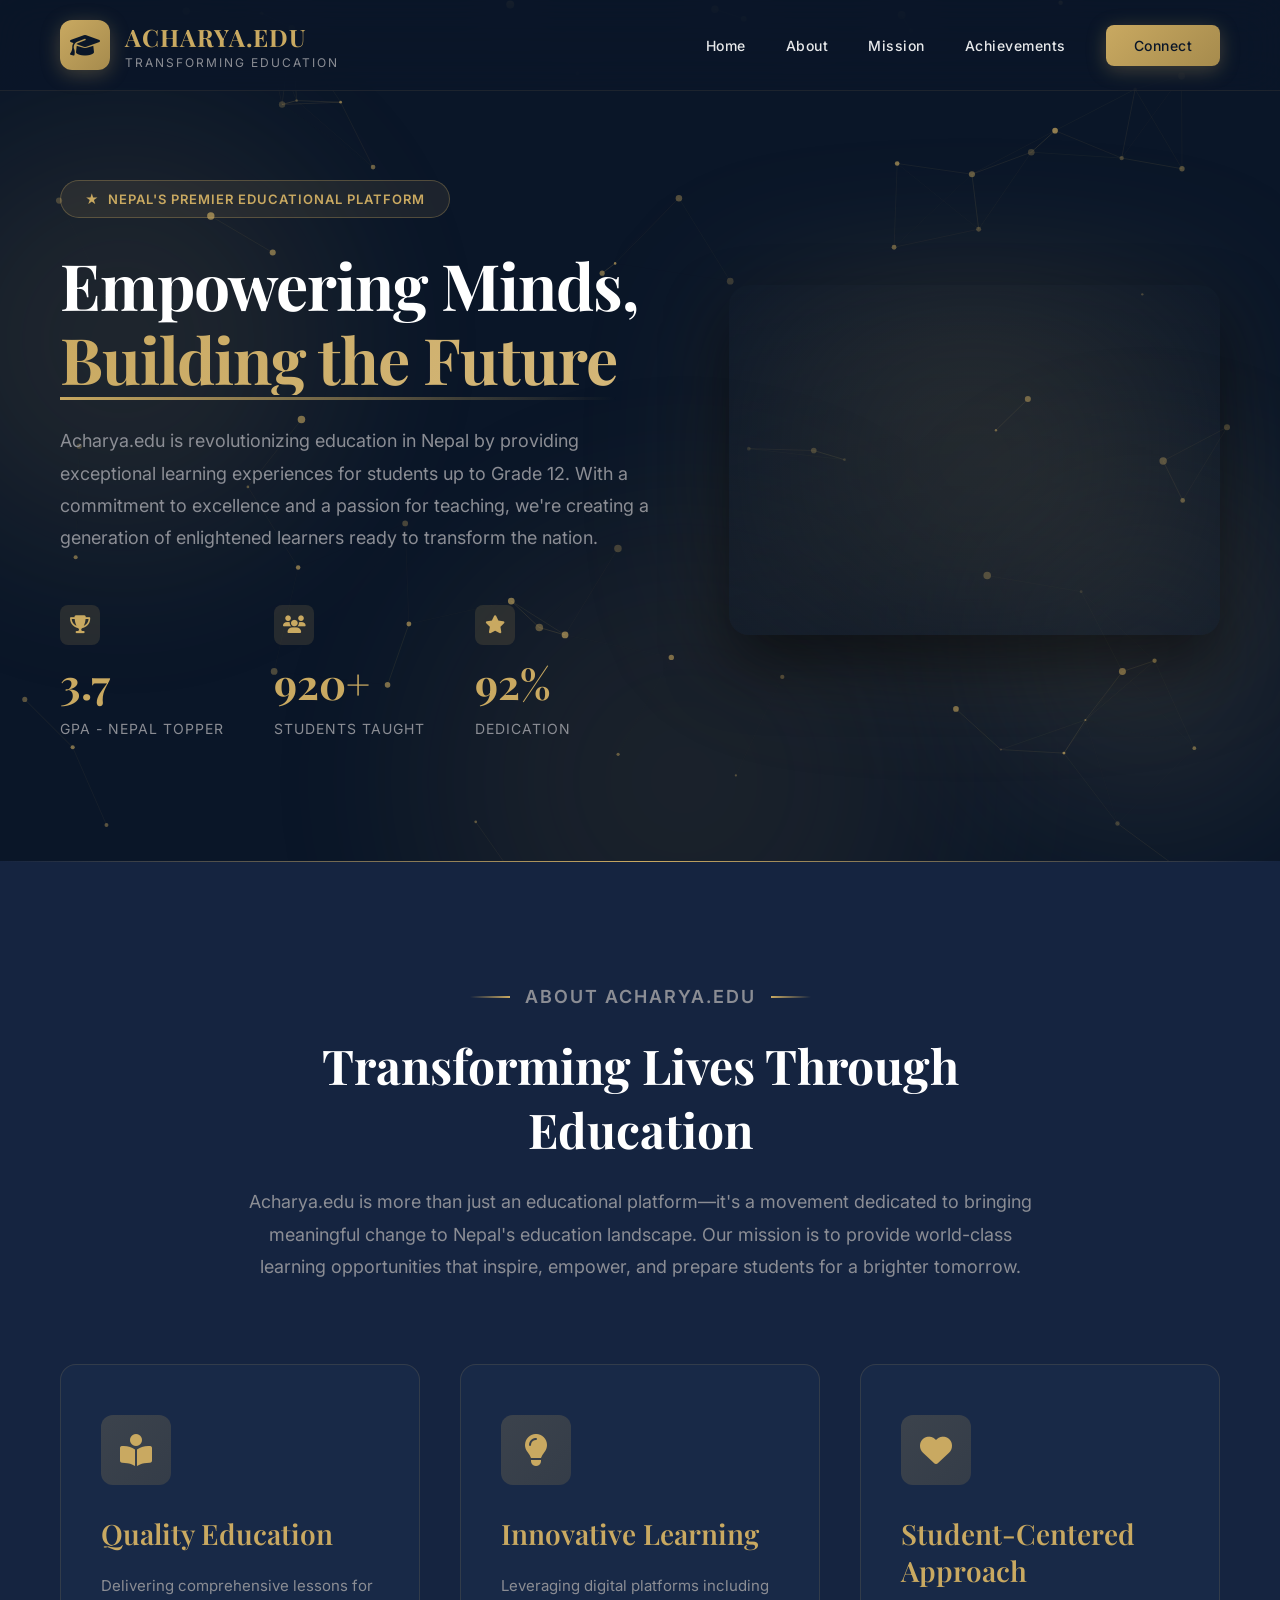
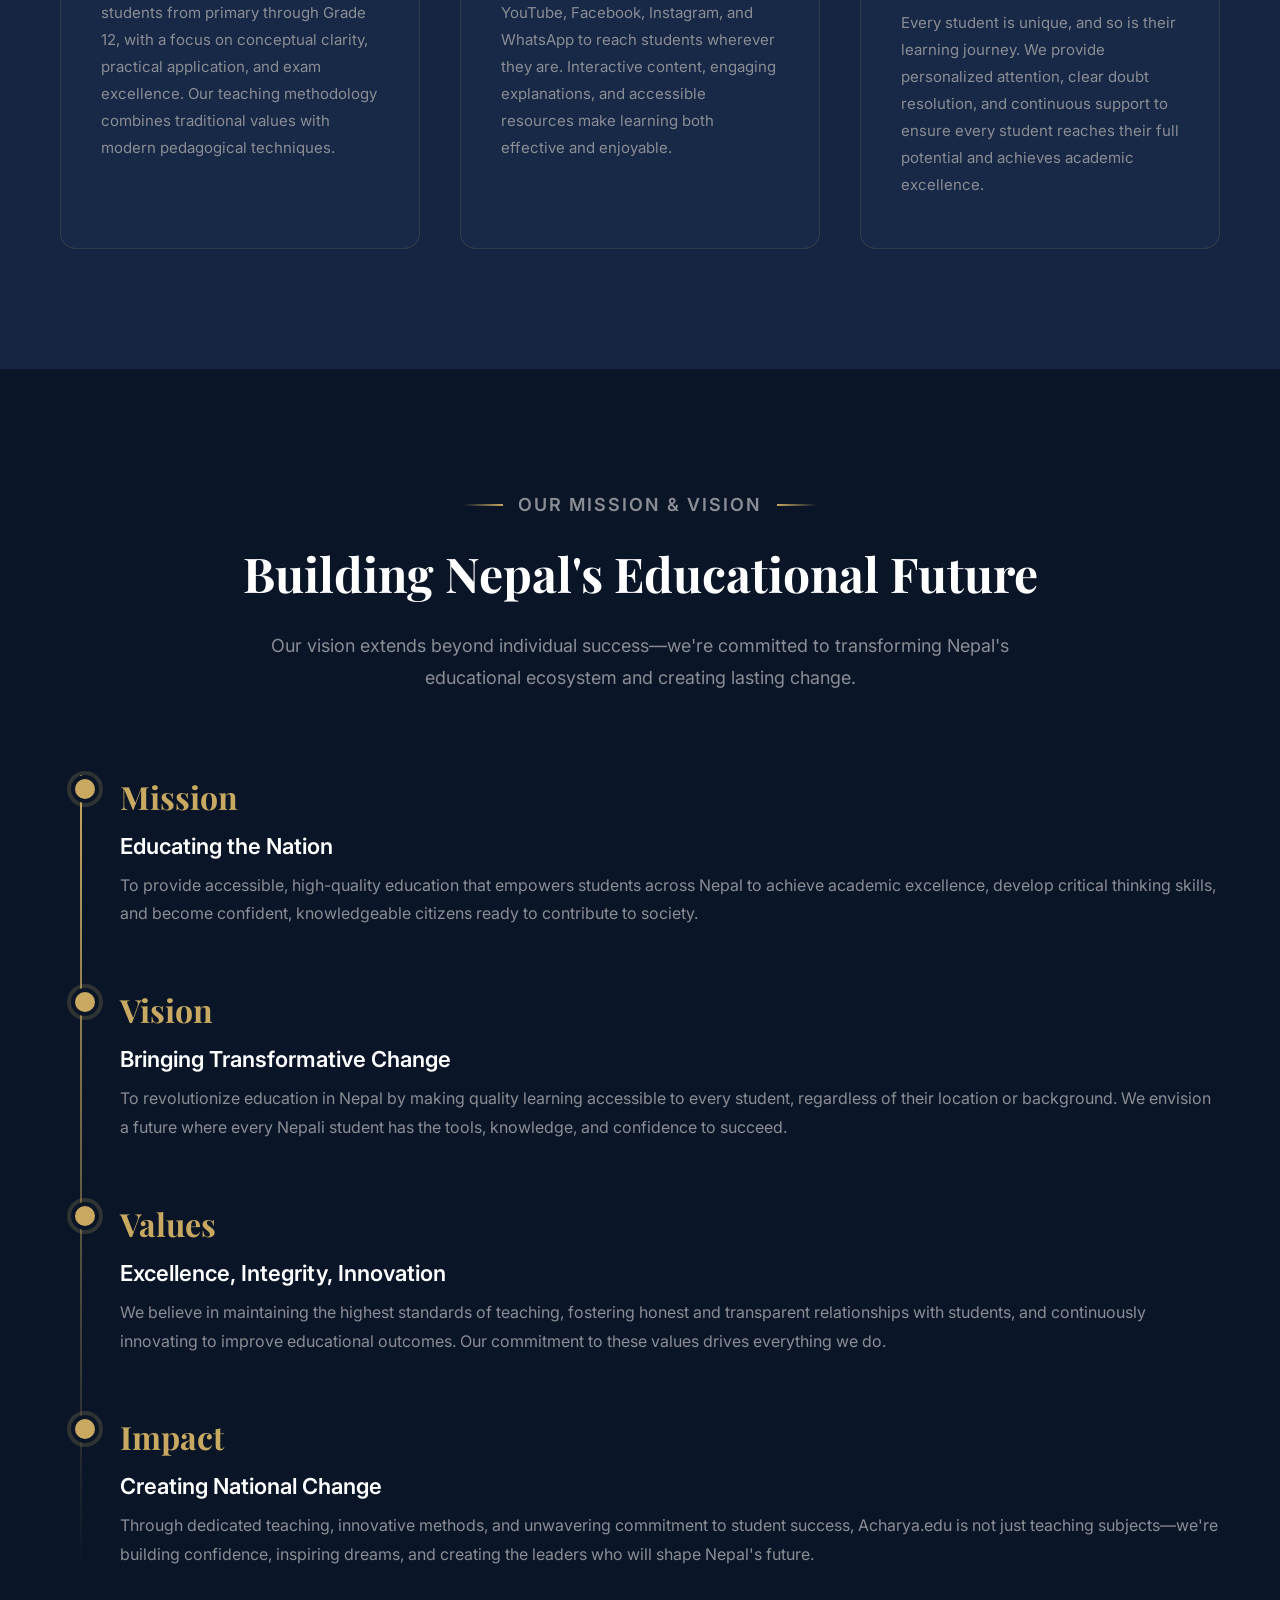
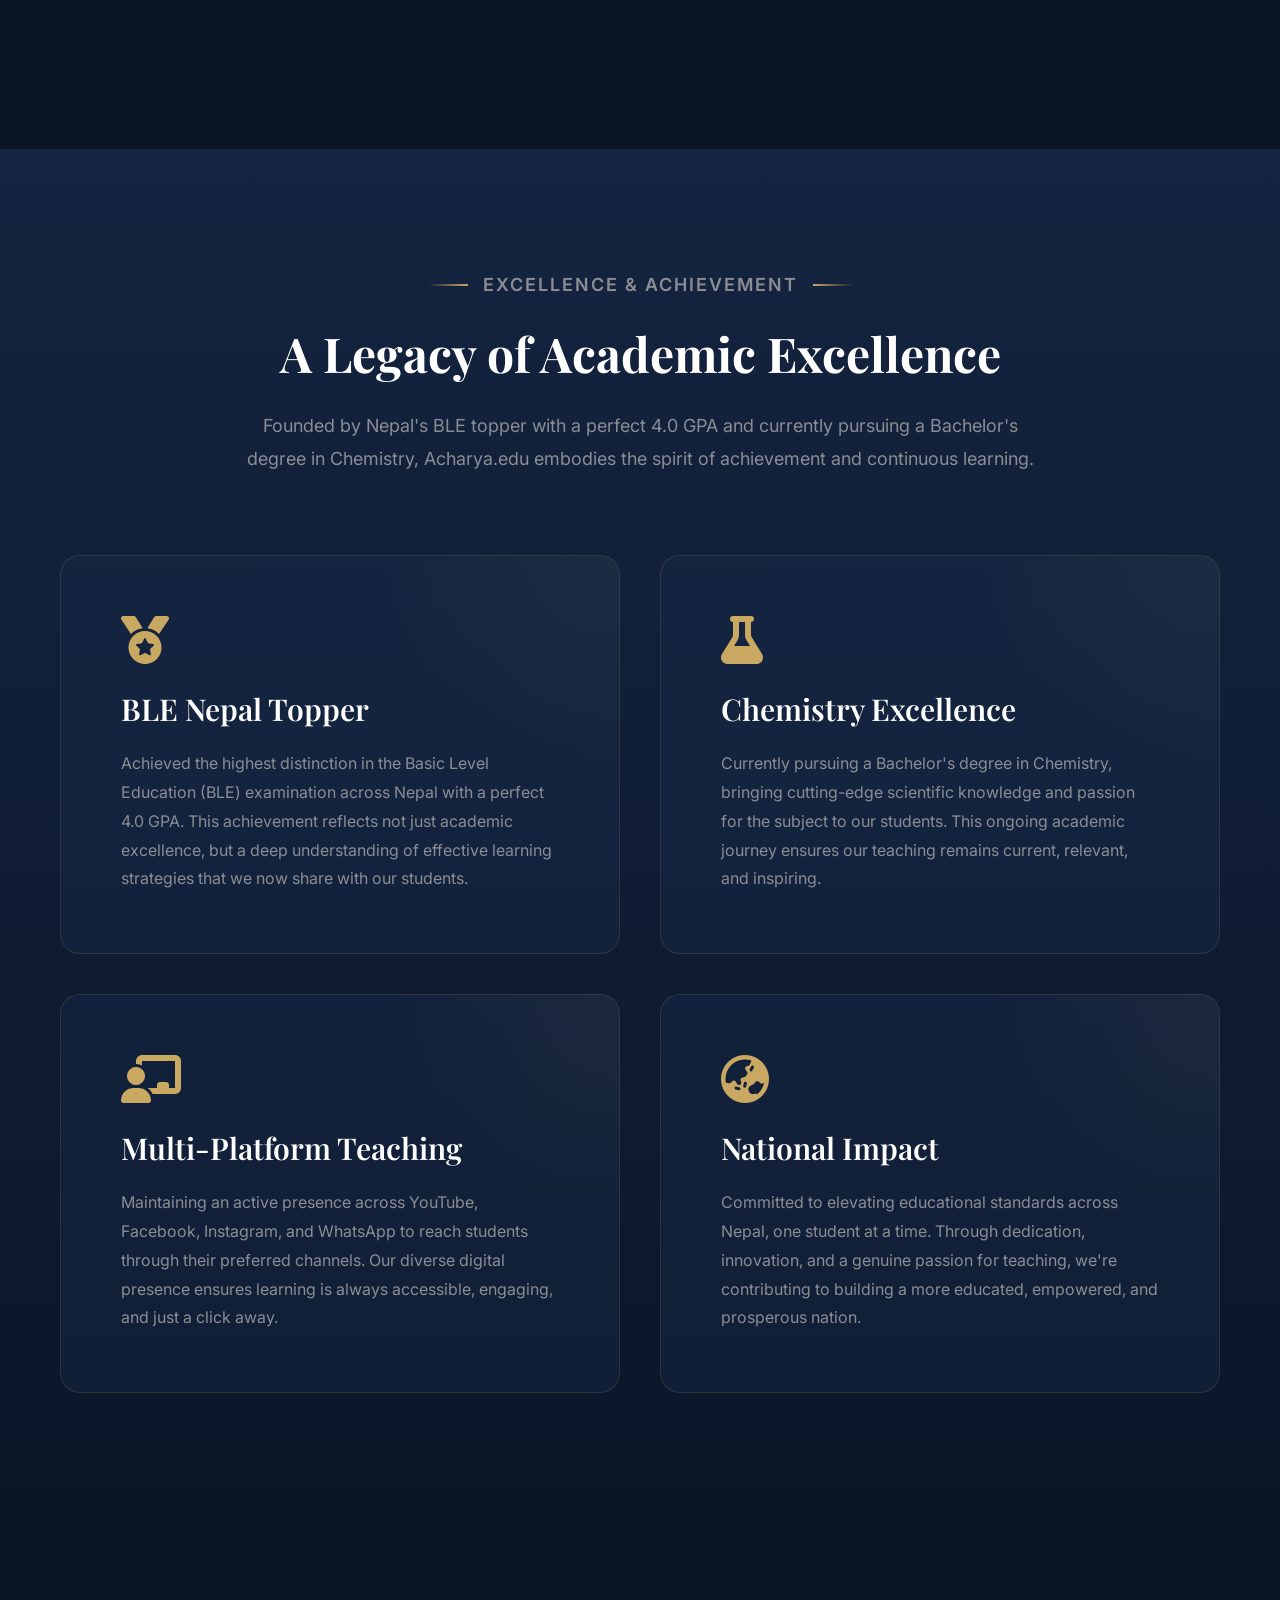
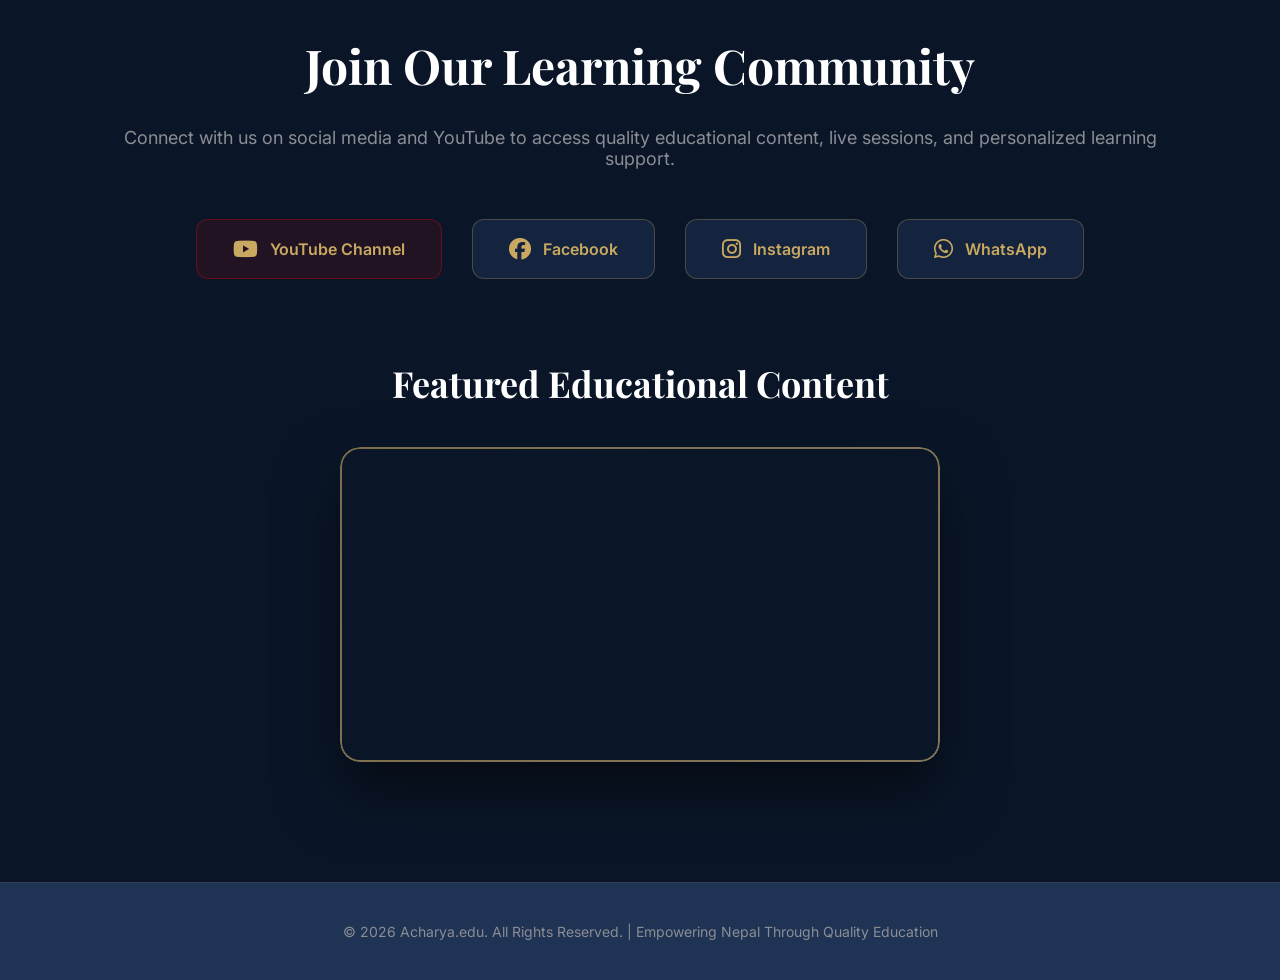
==== index.html @ fb2e1f6f "Add files via upload" ====
<!doctype html>
<html lang="en">
  <head>
    <meta charset="UTF-8" />
    <meta name="viewport" content="width=device-width, initial-scale=1.0" />
    <title>Acharya.edu | Empowering Nepal Through Quality Education</title>
    <link rel="icon" type="image/png" href="assets/logo.jpeg" />
    <link
      href="https://fonts.googleapis.com/css2?family=Playfair+Display:wght@400;600;700&family=Inter:wght@300;400;500;600;700&display=swap"
      rel="stylesheet"
    />
    <link
      rel="stylesheet"
      href="https://cdnjs.cloudflare.com/ajax/libs/font-awesome/6.5.0/css/all.min.css"
    />
    <link rel="stylesheet" href="css/styles.css" />
  </head>
  <body>
    <!-- Animated Canvas Background -->
    <canvas id="particleCanvas"></canvas>

    <!-- Floating Orbs -->
    <div class="floating-orbs">
      <div class="orb orb-1"></div>
      <div class="orb orb-2"></div>
      <div class="orb orb-3"></div>
    </div>

    <header id="header">
      <nav>
        <div class="logo-section">
          <div class="logo-badge">
            <i class="fas fa-graduation-cap"></i>
          </div>
          <div class="logo-text">
            <h1>ACHARYA.EDU</h1>
            <p>Transforming Education</p>
          </div>
        </div>
        <div class="nav-links">
          <a href="#home">Home</a>
          <a href="#about">About</a>
          <a href="#mission">Mission</a>
          <a href="#achievements">Achievements</a>
          <a href="#contact" class="cta-btn">Connect</a>
        </div>
        <div class="menu-toggle" onclick="toggleMenu()">
          <i class="fas fa-bars"></i>
        </div>
      </nav>
    </header>

    <section class="hero" id="home">
      <div class="hero-content">
        <div class="hero-text">
          <span class="hero-label">
            <span class="label-icon">★</span>
            Nepal's Premier Educational Platform
          </span>
          <h2>
            Empowering Minds, <span class="highlight">Building the Future</span>
          </h2>
          <p>
            Acharya.edu is revolutionizing education in Nepal by providing
            exceptional learning experiences for students up to Grade 12. With a
            commitment to excellence and a passion for teaching, we're creating
            a generation of enlightened learners ready to transform the nation.
          </p>
          <div class="hero-stats">
            <div class="stat-item">
              <div class="stat-icon">
                <i class="fas fa-trophy"></i>
              </div>
              <h3>4.0</h3>
              <p>GPA - Nepal Topper</p>
            </div>
            <div class="stat-item">
              <div class="stat-icon">
                <i class="fas fa-users"></i>
              </div>
              <h3>1000+</h3>
              <p>Students Taught</p>
            </div>
            <div class="stat-item">
              <div class="stat-icon">
                <i class="fas fa-star"></i>
              </div>
              <h3>100%</h3>
              <p>Dedication</p>
            </div>
          </div>
        </div>
        <div class="hero-image">
          <div class="image-glow"></div>
          <div class="image-container">
            <div class="video-wrapper">
              <iframe
                width="100%"
                height="315"
                src="https://www.youtube.com/embed/Wl0yaw2h9r0?si=trgKoFKGC5zpnMUf"
                title="YouTube video player"
                frameborder="0"
                allow="
                  accelerometer;
                  autoplay;
                  clipboard-write;
                  encrypted-media;
                  gyroscope;
                  picture-in-picture;
                "
                allowfullscreen
              >
              </iframe>
            </div>
            <div class="image-overlay"></div>
            <div class="image-border"></div>
          </div>
        </div>
      </div>
    </section>

    <section class="raymond-section" id="about">
      <div class="section-header">
        <p class="section-label">
          <span class="label-line"></span>
          About Acharya.edu
          <span class="label-line"></span>
        </p>
        <h2>Transforming Lives Through Education</h2>
        <p>
          Acharya.edu is more than just an educational platform—it's a movement
          dedicated to bringing meaningful change to Nepal's education
          landscape. Our mission is to provide world-class learning
          opportunities that inspire, empower, and prepare students for a
          brighter tomorrow.
        </p>
      </div>
      <div class="pillars-grid">
        <div class="pillar-card">
          <div class="card-shine"></div>
          <div class="pillar-icon">
            <i class="fas fa-book-reader"></i>
          </div>
          <h3>Quality Education</h3>
          <p>
            Delivering comprehensive lessons for students from primary through
            Grade 12, with a focus on conceptual clarity, practical application,
            and exam excellence. Our teaching methodology combines traditional
            values with modern pedagogical techniques.
          </p>
          <div class="card-arrow">
            <i class="fas fa-arrow-right"></i>
          </div>
        </div>
        <div class="pillar-card">
          <div class="card-shine"></div>
          <div class="pillar-icon">
            <i class="fas fa-lightbulb"></i>
          </div>
          <h3>Innovative Learning</h3>
          <p>
            Leveraging digital platforms including YouTube, Facebook, Instagram,
            and WhatsApp to reach students wherever they are. Interactive
            content, engaging explanations, and accessible resources make
            learning both effective and enjoyable.
          </p>
          <div class="card-arrow">
            <i class="fas fa-arrow-right"></i>
          </div>
        </div>
        <div class="pillar-card">
          <div class="card-shine"></div>
          <div class="pillar-icon">
            <i class="fas fa-heart"></i>
          </div>
          <h3>Student-Centered Approach</h3>
          <p>
            Every student is unique, and so is their learning journey. We
            provide personalized attention, clear doubt resolution, and
            continuous support to ensure every student reaches their full
            potential and achieves academic excellence.
          </p>
          <div class="card-arrow">
            <i class="fas fa-arrow-right"></i>
          </div>
        </div>
      </div>
    </section>

    <section class="journey-section" id="mission">
      <div class="section-header">
        <p class="section-label">
          <span class="label-line"></span>
          Our Mission & Vision
          <span class="label-line"></span>
        </p>
        <h2>Building Nepal's Educational Future</h2>
        <p>
          Our vision extends beyond individual success—we're committed to
          transforming Nepal's educational ecosystem and creating lasting
          change.
        </p>
      </div>
      <div class="timeline">
        <div class="timeline-item">
          <div class="timeline-year">Mission</div>
          <div class="timeline-content">
            <h3>Educating the Nation</h3>
            <p>
              To provide accessible, high-quality education that empowers
              students across Nepal to achieve academic excellence, develop
              critical thinking skills, and become confident, knowledgeable
              citizens ready to contribute to society.
            </p>
          </div>
        </div>
        <div class="timeline-item">
          <div class="timeline-year">Vision</div>
          <div class="timeline-content">
            <h3>Bringing Transformative Change</h3>
            <p>
              To revolutionize education in Nepal by making quality learning
              accessible to every student, regardless of their location or
              background. We envision a future where every Nepali student has
              the tools, knowledge, and confidence to succeed.
            </p>
          </div>
        </div>
        <div class="timeline-item">
          <div class="timeline-year">Values</div>
          <div class="timeline-content">
            <h3>Excellence, Integrity, Innovation</h3>
            <p>
              We believe in maintaining the highest standards of teaching,
              fostering honest and transparent relationships with students, and
              continuously innovating to improve educational outcomes. Our
              commitment to these values drives everything we do.
            </p>
          </div>
        </div>
        <div class="timeline-item">
          <div class="timeline-year">Impact</div>
          <div class="timeline-content">
            <h3>Creating National Change</h3>
            <p>
              Through dedicated teaching, innovative methods, and unwavering
              commitment to student success, Acharya.edu is not just teaching
              subjects—we're building confidence, inspiring dreams, and creating
              the leaders who will shape Nepal's future.
            </p>
          </div>
        </div>
      </div>
    </section>

    <section class="passion-section" id="achievements">
      <div class="section-header">
        <p class="section-label">
          <span class="label-line"></span>
          Excellence & Achievement
          <span class="label-line"></span>
        </p>
        <h2>A Legacy of Academic Excellence</h2>
        <p>
          Founded by Nepal's BLE topper with a perfect 4.0 GPA and currently
          pursuing a Bachelor's degree in Chemistry, Acharya.edu embodies the
          spirit of achievement and continuous learning.
        </p>
      </div>
      <div class="passion-grid">
        <div class="passion-card">
          <div class="passion-glow"></div>
          <i class="fas fa-medal"></i>
          <h3>BLE Nepal Topper</h3>
          <p>
            Achieved the highest distinction in the Basic Level Education (BLE)
            examination across Nepal with a perfect 4.0 GPA. This achievement
            reflects not just academic excellence, but a deep understanding of
            effective learning strategies that we now share with our students.
          </p>
        </div>
        <div class="passion-card">
          <div class="passion-glow"></div>
          <i class="fas fa-flask"></i>
          <h3>Chemistry Excellence</h3>
          <p>
            Currently pursuing a Bachelor's degree in Chemistry, bringing
            cutting-edge scientific knowledge and passion for the subject to our
            students. This ongoing academic journey ensures our teaching remains
            current, relevant, and inspiring.
          </p>
        </div>
        <div class="passion-card">
          <div class="passion-glow"></div>
          <i class="fas fa-chalkboard-teacher"></i>
          <h3>Multi-Platform Teaching</h3>
          <p>
            Maintaining an active presence across YouTube, Facebook, Instagram,
            and WhatsApp to reach students through their preferred channels. Our
            diverse digital presence ensures learning is always accessible,
            engaging, and just a click away.
          </p>
        </div>
        <div class="passion-card">
          <div class="passion-glow"></div>
          <i class="fas fa-globe-asia"></i>
          <h3>National Impact</h3>
          <p>
            Committed to elevating educational standards across Nepal, one
            student at a time. Through dedication, innovation, and a genuine
            passion for teaching, we're contributing to building a more
            educated, empowered, and prosperous nation.
          </p>
        </div>
      </div>
    </section>

    <section class="contact-section" id="contact">
      <h2>Join Our Learning Community</h2>
      <p>
        Connect with us on social media and YouTube to access quality
        educational content, live sessions, and personalized learning support.
      </p>
      <div class="social-links">
        <a
          href="https://www.youtube.com/@acharyaeduupdate7267"
          target="_blank"
          class="social-btn youtube-btn"
        >
          <i class="fab fa-youtube"></i>
          <span>YouTube Channel</span>
        </a>
        <a
          href="https://www.facebook.com/profile.php?id=100094028210342"
          target="_blank"
          class="social-btn"
        >
          <i class="fab fa-facebook"></i>
          <span>Facebook</span>
        </a>
        <a
          href="https://www.instagram.com/aashishacharya22?igsh=MmhvMzVjb2d2cW45"
          target="_blank"
          class="social-btn"
        >
          <i class="fab fa-instagram"></i>
          <span>Instagram</span>
        </a>
        <a
          href="https://wa.me/9779867507576"
          target="_blank"
          class="social-btn"
        >
          <i class="fab fa-whatsapp"></i>
          <span>WhatsApp</span>
        </a>
      </div>

      <div class="video-section">
        <h3>Featured Educational Content</h3>
        <div class="featured-video">
          <iframe
            width="100%"
            height="315"
            src="https://www.youtube.com/embed/lYL4-NhIWZs?si=lGAtOJIT0gGwUnzt"
            title="YouTube video player"
            frameborder="0"
            allow="
              accelerometer;
              autoplay;
              clipboard-write;
              encrypted-media;
              gyroscope;
              picture-in-picture;
            "
            allowfullscreen
          >
          </iframe>
        </div>
      </div>
    </section>

    <footer>
      <p>
        &copy; 2026 Acharya.edu. All Rights Reserved. | Empowering Nepal Through
        Quality Education
      </p>
    </footer>

    <script src="scripts/script.js"></script>
  </body>
</html>
---- css/styles.css ----
* {
  margin: 0;
  padding: 0;
  box-sizing: border-box;
}

:root {
  --gold: #c9a961;
  --gold-light: #d4b779;
  --gold-dark: #a68b4d;
  --navy: #0a1628;
  --navy-light: #152440;
  --navy-lighter: #1f3354;
  --white: #ffffff;
  --gray-light: #e8e9eb;
  --gray: #8b8d94;
  --accent: #9b7e46;
}

body {
  font-family: "Inter", sans-serif;
  background: var(--navy);
  color: var(--gray-light);
  overflow-x: hidden;
  position: relative;
}

html {
  scroll-behavior: smooth;
}

/* Canvas Background */
#particleCanvas {
  position: fixed;
  top: 0;
  left: 0;
  width: 100%;
  height: 100%;
  z-index: 0;
  pointer-events: none;
}

/* Floating Orbs */
.floating-orbs {
  position: fixed;
  top: 0;
  left: 0;
  width: 100%;
  height: 100%;
  z-index: 0;
  pointer-events: none;
  overflow: hidden;
}

.orb {
  position: absolute;
  border-radius: 50%;
  filter: blur(80px);
  opacity: 0.15;
  animation: float-orb 20s ease-in-out infinite;
}

.orb-1 {
  width: 500px;
  height: 500px;
  background: radial-gradient(circle, var(--gold), transparent);
  top: 10%;
  left: -10%;
  animation-delay: 0s;
}

.orb-2 {
  width: 400px;
  height: 400px;
  background: radial-gradient(circle, var(--gold-light), transparent);
  top: 50%;
  right: -5%;
  animation-delay: 7s;
}

.orb-3 {
  width: 600px;
  height: 600px;
  background: radial-gradient(circle, var(--accent), transparent);
  bottom: -20%;
  left: 30%;
  animation-delay: 14s;
}

@keyframes float-orb {
  0%,
  100% {
    transform: translate(0, 0) scale(1);
  }
  33% {
    transform: translate(50px, -50px) scale(1.1);
  }
  66% {
    transform: translate(-30px, 30px) scale(0.9);
  }
}

header,
section,
footer {
  position: relative;
  z-index: 1;
}

/* Header */
header {
  position: fixed;
  top: 0;
  width: 100%;
  background: rgba(10, 22, 40, 0.8);
  backdrop-filter: blur(20px);
  z-index: 1000;
  border-bottom: 1px solid rgba(201, 169, 97, 0.1);
  transition: all 0.3s ease;
}

header.scrolled {
  background: rgba(10, 22, 40, 0.95);
  box-shadow: 0 4px 30px rgba(0, 0, 0, 0.3);
}

nav {
  max-width: 1400px;
  margin: 0 auto;
  padding: 20px 60px;
  display: flex;
  justify-content: space-between;
  align-items: center;
}

.logo-section {
  display: flex;
  align-items: center;
  gap: 15px;
}

.logo-badge {
  width: 50px;
  height: 50px;
  background: linear-gradient(135deg, var(--gold), var(--gold-dark));
  border-radius: 12px;
  display: flex;
  align-items: center;
  justify-content: center;
  box-shadow: 0 4px 20px rgba(201, 169, 97, 0.3);
  animation: pulse-glow 3s ease-in-out infinite;
}

@keyframes pulse-glow {
  0%,
  100% {
    box-shadow: 0 4px 20px rgba(201, 169, 97, 0.3);
    transform: scale(1);
  }
  50% {
    box-shadow: 0 6px 30px rgba(201, 169, 97, 0.5);
    transform: scale(1.05);
  }
}

.logo-badge i {
  font-size: 24px;
  color: var(--navy);
}

.logo-text h1 {
  font-family: "Playfair Display", serif;
  font-size: 24px;
  font-weight: 700;
  color: var(--gold);
  letter-spacing: 1px;
  margin: 0;
}

.logo-text p {
  font-size: 12px;
  color: var(--gray);
  margin-top: 2px;
  letter-spacing: 2px;
  text-transform: uppercase;
}

.nav-links {
  display: flex;
  gap: 40px;
  align-items: center;
}

.nav-links a {
  color: var(--gray-light);
  text-decoration: none;
  font-weight: 500;
  font-size: 14px;
  letter-spacing: 0.5px;
  transition: all 0.3s ease;
  position: relative;
}

.nav-links a::after {
  content: "";
  position: absolute;
  bottom: -5px;
  left: 0;
  width: 0;
  height: 2px;
  background: var(--gold);
  transition: width 0.3s ease;
}

.nav-links a:hover {
  color: var(--gold);
  transform: translateY(-2px);
}

.nav-links a:hover::after {
  width: 100%;
}

.cta-btn {
  background: linear-gradient(135deg, var(--gold), var(--gold-dark));
  padding: 12px 28px;
  border-radius: 8px;
  color: var(--navy) !important;
  font-weight: 600;
  box-shadow: 0 4px 20px rgba(201, 169, 97, 0.3);
  transition: all 0.3s ease;
  position: relative;
  overflow: hidden;
}

.cta-btn::before {
  content: "";
  position: absolute;
  top: 50%;
  left: 50%;
  width: 0;
  height: 0;
  border-radius: 50%;
  background: rgba(255, 255, 255, 0.3);
  transform: translate(-50%, -50%);
  transition:
    width 0.6s,
    height 0.6s;
}

.cta-btn:hover::before {
  width: 300px;
  height: 300px;
}

.cta-btn:hover {
  transform: translateY(-3px);
  box-shadow: 0 8px 30px rgba(201, 169, 97, 0.5);
}

.cta-btn::after {
  display: none;
}

.menu-toggle {
  display: none;
  font-size: 28px;
  color: var(--gold);
  cursor: pointer;
  transition: transform 0.3s ease;
}

.menu-toggle:hover {
  transform: scale(1.1);
}

/* Hero Section */
.hero {
  padding: 180px 60px 120px;
  max-width: 1400px;
  margin: 0 auto;
  position: relative;
}

.hero-content {
  display: grid;
  grid-template-columns: 1.2fr 1fr;
  gap: 80px;
  align-items: center;
}

.hero-text {
  position: relative;
  z-index: 2;
}

.hero-label {
  display: inline-flex;
  align-items: center;
  gap: 8px;
  padding: 10px 24px;
  background: rgba(201, 169, 97, 0.1);
  border: 1px solid rgba(201, 169, 97, 0.3);
  border-radius: 30px;
  font-size: 13px;
  font-weight: 600;
  letter-spacing: 1px;
  color: var(--gold);
  margin-bottom: 30px;
  text-transform: uppercase;
  animation: slide-in-left 0.8s ease-out;
}

.label-icon {
  animation: rotate-star 4s linear infinite;
  display: inline-block;
}

@keyframes rotate-star {
  from {
    transform: rotate(0deg);
  }
  to {
    transform: rotate(360deg);
  }
}

@keyframes slide-in-left {
  from {
    opacity: 0;
    transform: translateX(-50px);
  }
  to {
    opacity: 1;
    transform: translateX(0);
  }
}

.hero-text h2 {
  font-family: "Playfair Display", serif;
  font-size: 64px;
  line-height: 1.15;
  font-weight: 700;
  color: var(--white);
  margin-bottom: 30px;
  letter-spacing: -1px;
  animation: fade-in-up 0.8s ease-out 0.2s both;
}

@keyframes fade-in-up {
  from {
    opacity: 0;
    transform: translateY(30px);
  }
  to {
    opacity: 1;
    transform: translateY(0);
  }
}

.hero-text h2 .highlight {
  background: linear-gradient(135deg, var(--gold), var(--gold-light));
  -webkit-background-clip: text;
  -webkit-text-fill-color: transparent;
  background-clip: text;
  position: relative;
  display: inline-block;
}

.hero-text h2 .highlight::after {
  content: "";
  position: absolute;
  bottom: -5px;
  left: 0;
  width: 100%;
  height: 3px;
  background: linear-gradient(90deg, var(--gold), transparent);
  animation: shimmer 2s ease-in-out infinite;
}

@keyframes shimmer {
  0%,
  100% {
    opacity: 0.5;
  }
  50% {
    opacity: 1;
  }
}

.hero-text p {
  font-size: 18px;
  line-height: 1.8;
  color: var(--gray);
  margin-bottom: 40px;
  max-width: 600px;
  animation: fade-in-up 0.8s ease-out 0.4s both;
}

.hero-stats {
  display: flex;
  gap: 50px;
  margin-top: 50px;
  animation: fade-in-up 0.8s ease-out 0.6s both;
}

.stat-item {
  position: relative;
  transition: transform 0.3s ease;
}

.stat-item:hover {
  transform: translateY(-5px);
}

.stat-icon {
  width: 40px;
  height: 40px;
  background: rgba(201, 169, 97, 0.15);
  border-radius: 8px;
  display: flex;
  align-items: center;
  justify-content: center;
  margin-bottom: 10px;
  transition: all 0.3s ease;
}

.stat-item:hover .stat-icon {
  background: rgba(201, 169, 97, 0.25);
  transform: rotate(5deg);
}

.stat-icon i {
  color: var(--gold);
  font-size: 18px;
}

.stat-item h3 {
  font-family: "Playfair Display", serif;
  font-size: 42px;
  color: var(--gold);
  font-weight: 700;
  margin-bottom: 5px;
}

.stat-item p {
  font-size: 14px;
  color: var(--gray);
  text-transform: uppercase;
  letter-spacing: 1px;
  margin: 0;
}

.hero-image {
  position: relative;
  animation: fade-in-up 0.8s ease-out 0.8s both;
  z-index: 2;
}

.image-glow {
  position: absolute;
  top: 50%;
  left: 50%;
  width: 120%;
  height: 120%;
  background: radial-gradient(circle, rgba(201, 169, 97, 0.2), transparent);
  transform: translate(-50%, -50%);
  filter: blur(60px);
  animation: pulse-glow-large 4s ease-in-out infinite;
  z-index: -1;
}

@keyframes pulse-glow-large {
  0%,
  100% {
    opacity: 0.5;
    transform: translate(-50%, -50%) scale(1);
  }
  50% {
    opacity: 0.8;
    transform: translate(-50%, -50%) scale(1.1);
  }
}

.image-container {
  position: relative;
  border-radius: 20px;
  overflow: hidden;
  box-shadow: 0 30px 60px rgba(0, 0, 0, 0.5);
  transition: all 0.5s ease;
  z-index: 2;
}

.image-container:hover {
  transform: translateY(-10px) scale(1.02);
  box-shadow: 0 40px 80px rgba(0, 0, 0, 0.6);
}

.video-wrapper {
  position: relative;
  width: 100%;
  padding-bottom: 56.25%;
  height: 350px;
  overflow: hidden;
  pointer-events: auto;
  z-index: 10;
}

.video-wrapper iframe {
  position: absolute;
  top: 0;
  left: 0;
  width: 100%;
  height: 100%;
  pointer-events: auto;
  z-index: 10;
}

.image-container img {
  width: 100%;
  height: auto;
  display: block;
  filter: brightness(1.05) contrast(1.1);
  transition: transform 0.5s ease;
}

.image-container:hover img {
  transform: scale(1.05);
}

.image-overlay {
  position: absolute;
  top: 0;
  left: 0;
  right: 0;
  bottom: 0;
  background: linear-gradient(
    180deg,
    transparent 0%,
    rgba(10, 22, 40, 0.4) 100%
  );
  transition: opacity 0.5s ease;
  pointer-events: none;
  z-index: 1;
}

.image-container:hover .image-overlay {
  opacity: 0.7;
}

.image-border {
  position: absolute;
  top: 0;
  left: 0;
  right: 0;
  bottom: 0;
  border-radius: 20px;
  padding: 2px;
  background: linear-gradient(135deg, var(--gold), var(--gold-light));
  -webkit-mask:
    linear-gradient(#fff 0 0) content-box,
    linear-gradient(#fff 0 0);
  -webkit-mask-composite: exclude;
  mask:
    linear-gradient(#fff 0 0) content-box,
    linear-gradient(#fff 0 0);
  mask-composite: exclude;
  opacity: 0;
  transition: opacity 0.5s ease;
  pointer-events: none;
  z-index: 5;
}

.image-container:hover .image-border {
  opacity: 0.6;
}

/* Raymond Section */
.raymond-section {
  padding: 120px 60px;
  background: var(--navy-light);
  position: relative;
  overflow: hidden;
}

.raymond-section::before {
  content: "";
  position: absolute;
  top: 0;
  left: 0;
  right: 0;
  height: 1px;
  background: linear-gradient(90deg, transparent, var(--gold), transparent);
}

.section-header {
  text-align: center;
  max-width: 800px;
  margin: 0 auto 80px;
}

.section-label {
  font-size: 13px;
  font-weight: 600;
  letter-spacing: 2px;
  color: var(--gold);
  margin-bottom: 20px;
  text-transform: uppercase;
  display: flex;
  align-items: center;
  justify-content: center;
  gap: 15px;
}

.label-line {
  width: 40px;
  height: 2px;
  background: linear-gradient(90deg, transparent, var(--gold));
}

.section-label .label-line:last-child {
  background: linear-gradient(90deg, var(--gold), transparent);
}

.section-header h2 {
  font-family: "Playfair Display", serif;
  font-size: 48px;
  color: var(--white);
  margin-bottom: 25px;
  font-weight: 700;
}

.section-header p {
  font-size: 18px;
  line-height: 1.8;
  color: var(--gray);
}

.pillars-grid {
  max-width: 1400px;
  margin: 0 auto;
  display: grid;
  grid-template-columns: repeat(3, 1fr);
  gap: 40px;
}

.pillar-card {
  background: rgba(31, 51, 84, 0.4);
  border: 1px solid rgba(201, 169, 97, 0.15);
  border-radius: 16px;
  padding: 50px 40px;
  transition: all 0.4s ease;
  position: relative;
  overflow: hidden;
  cursor: pointer;
}

.card-shine {
  position: absolute;
  top: -50%;
  left: -50%;
  width: 200%;
  height: 200%;
  background: linear-gradient(
    45deg,
    transparent,
    rgba(255, 255, 255, 0.1),
    transparent
  );
  transform: translateX(-100%);
  transition: transform 0.6s ease;
}

.pillar-card:hover .card-shine {
  transform: translateX(100%);
}

.pillar-card::before {
  content: "";
  position: absolute;
  top: 0;
  left: 0;
  width: 100%;
  height: 4px;
  background: linear-gradient(90deg, var(--gold), var(--gold-dark));
  transform: scaleX(0);
  transition: transform 0.4s ease;
}

.pillar-card:hover::before {
  transform: scaleX(1);
}

.pillar-card:hover {
  transform: translateY(-15px);
  background: rgba(31, 51, 84, 0.6);
  border-color: rgba(201, 169, 97, 0.4);
  box-shadow: 0 25px 50px rgba(0, 0, 0, 0.5);
}

.pillar-icon {
  width: 70px;
  height: 70px;
  background: linear-gradient(
    135deg,
    rgba(201, 169, 97, 0.2),
    rgba(166, 139, 77, 0.2)
  );
  border-radius: 12px;
  display: flex;
  align-items: center;
  justify-content: center;
  margin-bottom: 30px;
  transition: all 0.4s ease;
}

.pillar-card:hover .pillar-icon {
  transform: scale(1.1) rotate(5deg);
  background: linear-gradient(
    135deg,
    rgba(201, 169, 97, 0.3),
    rgba(166, 139, 77, 0.3)
  );
  box-shadow: 0 8px 20px rgba(201, 169, 97, 0.3);
}

.pillar-icon i {
  font-size: 32px;
  color: var(--gold);
  transition: transform 0.4s ease;
}

.pillar-card:hover .pillar-icon i {
  transform: scale(1.1);
}

.pillar-card h3 {
  font-family: "Playfair Display", serif;
  font-size: 28px;
  color: var(--gold);
  margin-bottom: 20px;
  font-weight: 600;
  transition: color 0.3s ease;
}

.pillar-card:hover h3 {
  color: var(--gold-light);
}

.pillar-card p {
  font-size: 15px;
  line-height: 1.8;
  color: var(--gray);
  transition: color 0.3s ease;
}

.pillar-card:hover p {
  color: var(--gray-light);
}

.card-arrow {
  position: absolute;
  bottom: 30px;
  right: 30px;
  width: 40px;
  height: 40px;
  background: rgba(201, 169, 97, 0.1);
  border-radius: 50%;
  display: flex;
  align-items: center;
  justify-content: center;
  opacity: 0;
  transform: translateX(-10px);
  transition: all 0.4s ease;
}

.pillar-card:hover .card-arrow {
  opacity: 1;
  transform: translateX(0);
}

.card-arrow i {
  color: var(--gold);
  font-size: 16px;
}

/* Journey Section */
.journey-section {
  padding: 120px 60px;
  max-width: 1400px;
  margin: 0 auto;
}

.timeline {
  position: relative;
  padding-left: 60px;
}

.timeline::before {
  content: "";
  position: absolute;
  left: 20px;
  top: 0;
  bottom: 0;
  width: 2px;
  background: linear-gradient(180deg, var(--gold), transparent);
}

.timeline-item {
  margin-bottom: 60px;
  position: relative;
  opacity: 0;
  transform: translateX(-30px);
  animation: slide-in-timeline 0.6s ease-out forwards;
}

.timeline-item:nth-child(1) {
  animation-delay: 0.1s;
}
.timeline-item:nth-child(2) {
  animation-delay: 0.2s;
}
.timeline-item:nth-child(3) {
  animation-delay: 0.3s;
}
.timeline-item:nth-child(4) {
  animation-delay: 0.4s;
}

@keyframes slide-in-timeline {
  to {
    opacity: 1;
    transform: translateX(0);
  }
}

.timeline-item::before {
  content: "";
  position: absolute;
  left: -49px;
  top: 0;
  width: 20px;
  height: 20px;
  background: var(--gold);
  border-radius: 50%;
  border: 4px solid var(--navy);
  box-shadow: 0 0 0 4px rgba(201, 169, 97, 0.2);
  transition: all 0.3s ease;
}

.timeline-item:hover::before {
  transform: scale(1.3);
  box-shadow: 0 0 0 8px rgba(201, 169, 97, 0.3);
}

.timeline-year {
  font-family: "Playfair Display", serif;
  font-size: 32px;
  color: var(--gold);
  font-weight: 700;
  margin-bottom: 15px;
  transition: all 0.3s ease;
}

.timeline-item:hover .timeline-year {
  transform: translateX(10px);
  color: var(--gold-light);
}

.timeline-content h3 {
  font-size: 22px;
  color: var(--white);
  margin-bottom: 12px;
  font-weight: 600;
  transition: color 0.3s ease;
}

.timeline-item:hover .timeline-content h3 {
  color: var(--gold-light);
}

.timeline-content p {
  font-size: 16px;
  line-height: 1.8;
  color: var(--gray);
  transition: color 0.3s ease;
}

.timeline-item:hover .timeline-content p {
  color: var(--gray-light);
}

/* Passion Section */
.passion-section {
  padding: 120px 60px;
  background: linear-gradient(180deg, var(--navy-light), var(--navy));
}

.passion-grid {
  max-width: 1400px;
  margin: 0 auto;
  display: grid;
  grid-template-columns: repeat(2, 1fr);
  gap: 40px;
  margin-top: 80px;
}

.passion-card {
  background: rgba(31, 51, 84, 0.3);
  border: 1px solid rgba(201, 169, 97, 0.15);
  border-radius: 20px;
  padding: 60px;
  transition: all 0.4s ease;
  position: relative;
  overflow: hidden;
  cursor: pointer;
}

.passion-glow {
  position: absolute;
  top: 50%;
  left: 50%;
  width: 200px;
  height: 200px;
  background: radial-gradient(circle, rgba(201, 169, 97, 0.15), transparent);
  transform: translate(-50%, -50%);
  filter: blur(60px);
  opacity: 0;
  transition: opacity 0.6s ease;
}

.passion-card:hover .passion-glow {
  opacity: 1;
}

.passion-card::after {
  content: "";
  position: absolute;
  top: -50%;
  right: -50%;
  width: 100%;
  height: 100%;
  background: radial-gradient(
    circle,
    rgba(201, 169, 97, 0.05) 0%,
    transparent 70%
  );
  transition: transform 0.6s ease;
}

.passion-card:hover::after {
  transform: translate(-25%, 25%);
}

.passion-card:hover {
  border-color: rgba(201, 169, 97, 0.35);
  transform: translateY(-8px) scale(1.02);
  box-shadow: 0 25px 60px rgba(0, 0, 0, 0.5);
}

.passion-card i {
  font-size: 48px;
  color: var(--gold);
  margin-bottom: 25px;
  display: block;
  transition: all 0.4s ease;
}

.passion-card:hover i {
  transform: scale(1.15) rotate(5deg);
  color: var(--gold-light);
}

.passion-card h3 {
  font-family: "Playfair Display", serif;
  font-size: 30px;
  color: var(--white);
  margin-bottom: 20px;
  font-weight: 600;
  transition: color 0.3s ease;
}

.passion-card:hover h3 {
  color: var(--gold-light);
}

.passion-card p {
  font-size: 16px;
  line-height: 1.8;
  color: var(--gray);
  transition: color 0.3s ease;
}

.passion-card:hover p {
  color: var(--gray-light);
}

/* Contact Section */
.contact-section {
  padding: 120px 60px;
  max-width: 1200px;
  margin: 0 auto;
  text-align: center;
}

.contact-section h2 {
  font-family: "Playfair Display", serif;
  font-size: 48px;
  color: var(--white);
  margin-bottom: 30px;
  font-weight: 700;
}

.contact-section p {
  font-size: 18px;
  color: var(--gray);
  margin-bottom: 50px;
}

.social-links {
  display: flex;
  gap: 30px;
  justify-content: center;
  flex-wrap: wrap;
  margin-bottom: 80px;
}

.social-btn {
  display: inline-flex;
  align-items: center;
  gap: 12px;
  padding: 18px 36px;
  background: rgba(31, 51, 84, 0.5);
  border: 1px solid rgba(201, 169, 97, 0.3);
  border-radius: 12px;
  color: var(--gold);
  text-decoration: none;
  font-weight: 600;
  transition: all 0.4s ease;
  position: relative;
  overflow: hidden;
}

.social-btn.youtube-btn {
  background: rgba(255, 0, 0, 0.1);
  border-color: rgba(255, 0, 0, 0.3);
}

.social-btn.youtube-btn:hover {
  background: rgba(255, 0, 0, 0.2);
  border-color: #ff0000;
}

.social-btn::before {
  content: "";
  position: absolute;
  top: 50%;
  left: 50%;
  width: 0;
  height: 0;
  background: radial-gradient(circle, rgba(201, 169, 97, 0.2), transparent);
  transform: translate(-50%, -50%);
  transition:
    width 0.6s ease,
    height 0.6s ease;
  border-radius: 50%;
}

.social-btn:hover::before {
  width: 400px;
  height: 400px;
}

.social-btn:hover {
  background: rgba(201, 169, 97, 0.15);
  border-color: var(--gold);
  transform: translateY(-5px);
  box-shadow: 0 15px 40px rgba(201, 169, 97, 0.3);
}

.social-btn i {
  font-size: 22px;
  transition: transform 0.3s ease;
}

.social-btn:hover i {
  transform: scale(1.2) rotate(5deg);
}

.social-btn span {
  position: relative;
  z-index: 1;
}

/* Video Section */
.video-section {
  margin-top: 80px;
}

.video-section h3 {
  font-family: "Playfair Display", serif;
  font-size: 36px;
  color: var(--white);
  margin-bottom: 40px;
}

.featured-video {
  max-width: 600px;
  margin: 0 auto;
  border-radius: 20px;
  overflow: hidden;
  box-shadow: 0 30px 60px rgba(0, 0, 0, 0.5);
  position: relative;
}

.featured-video::before {
  content: "";
  position: absolute;
  top: 0;
  left: 0;
  right: 0;
  bottom: 0;
  border-radius: 20px;
  padding: 2px;
  background: linear-gradient(135deg, var(--gold), var(--gold-light));
  -webkit-mask:
    linear-gradient(#fff 0 0) content-box,
    linear-gradient(#fff 0 0);
  -webkit-mask-composite: exclude;
  mask:
    linear-gradient(#fff 0 0) content-box,
    linear-gradient(#fff 0 0);
  mask-composite: exclude;
  opacity: 0.6;
  pointer-events: none;
}

.featured-video iframe {
  display: block;
  width: 100%;
  border: none;
}

/* Footer */
footer {
  background: var(--navy-lighter);
  padding: 40px 60px;
  text-align: center;
  border-top: 1px solid rgba(201, 169, 97, 0.1);
}

footer p {
  color: var(--gray);
  font-size: 14px;
}

/* Responsive */
@media (max-width: 1024px) {
  .hero-content {
    grid-template-columns: 1fr;
    gap: 60px;
  }

  .hero-text h2 {
    font-size: 48px;
  }

  .pillars-grid {
    grid-template-columns: 1fr;
  }

  .passion-grid {
    grid-template-columns: 1fr;
  }
}

@media (max-width: 768px) {
  nav {
    padding: 15px 30px;
  }

  .nav-links {
    display: none;
  }

  .menu-toggle {
    display: block;
  }

  .hero {
    padding: 140px 30px 80px;
  }

  .hero-text h2 {
    font-size: 36px;
  }

  .hero-stats {
    flex-direction: column;
    gap: 30px;
  }

  .raymond-section,
  .journey-section,
  .passion-section,
  .contact-section {
    padding: 80px 30px;
  }

  .section-header h2 {
    font-size: 36px;
  }

  .pillar-card,
  .passion-card {
    padding: 40px 30px;
  }

  footer {
    padding: 30px;
  }

  .logo-badge {
    width: 40px;
    height: 40px;
  }

  .logo-badge i {
    font-size: 20px;
  }

  .logo-text h1 {
    font-size: 18px;
  }
}
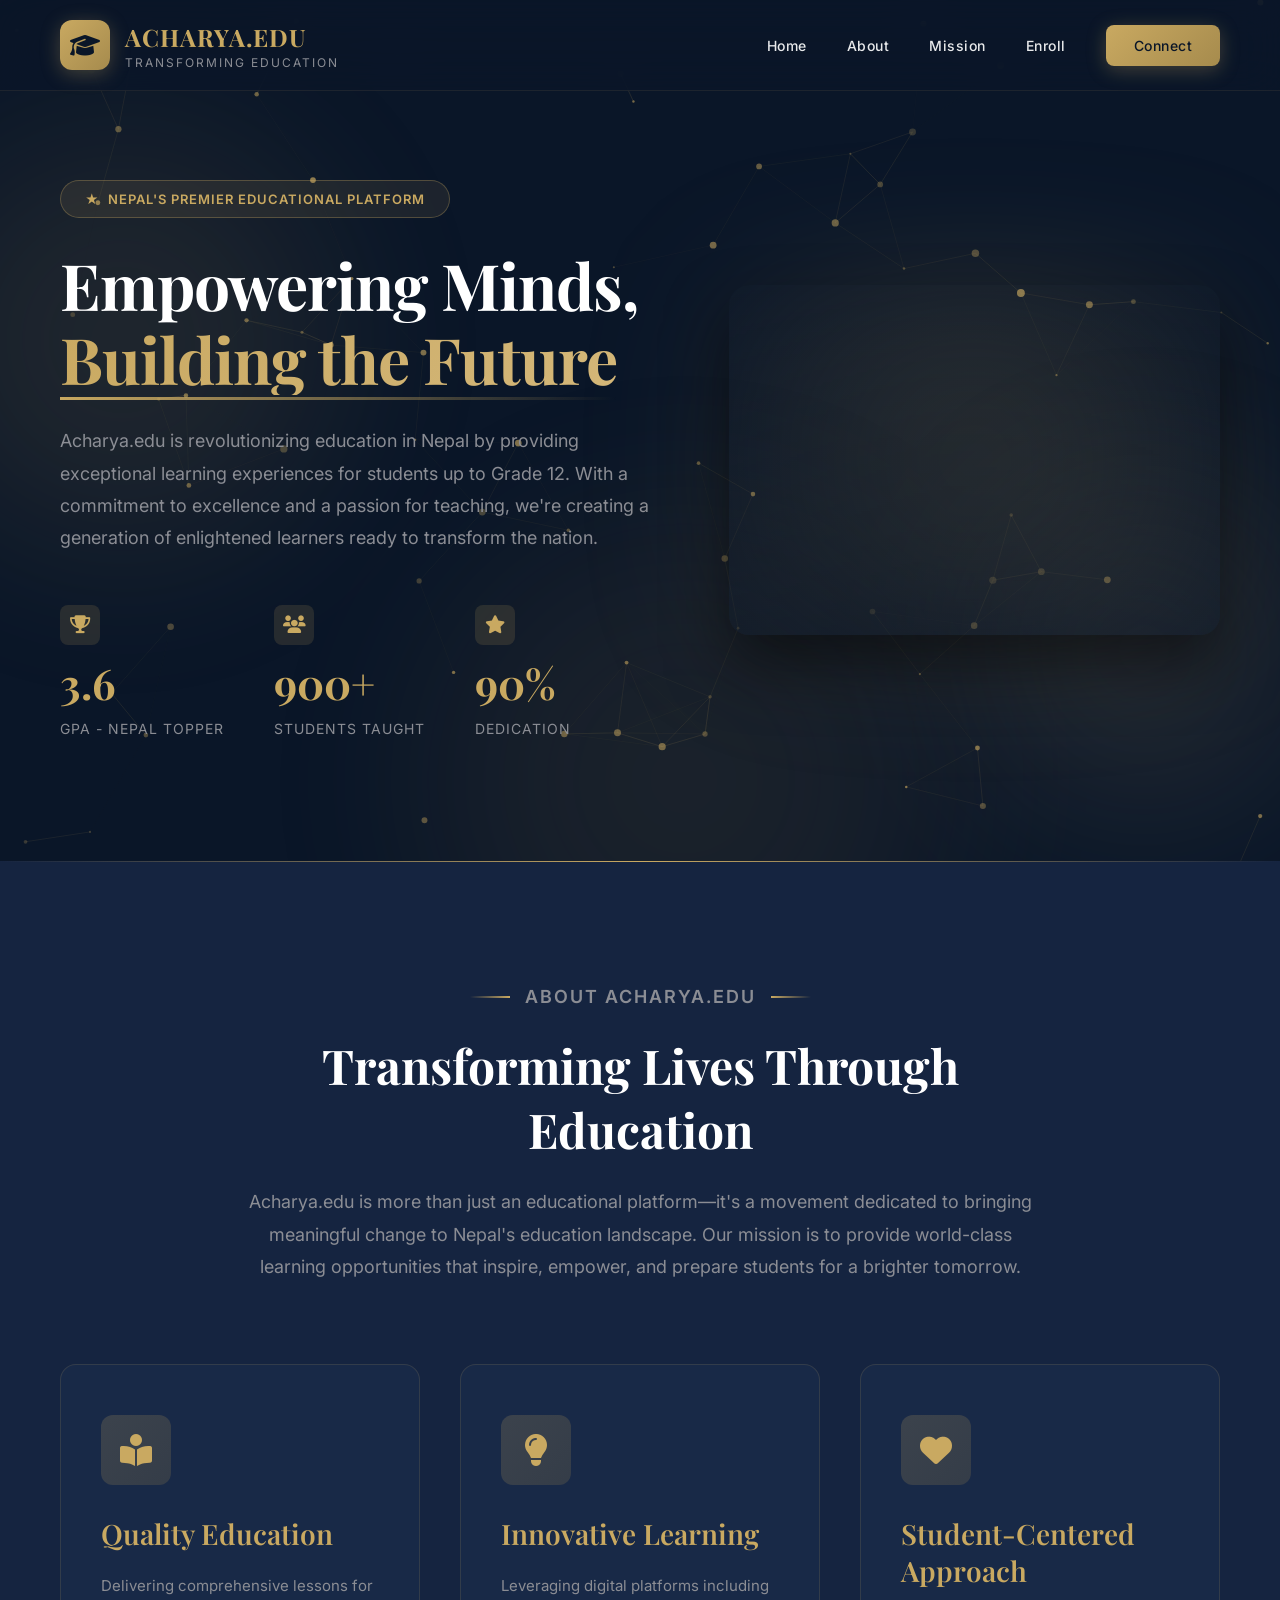
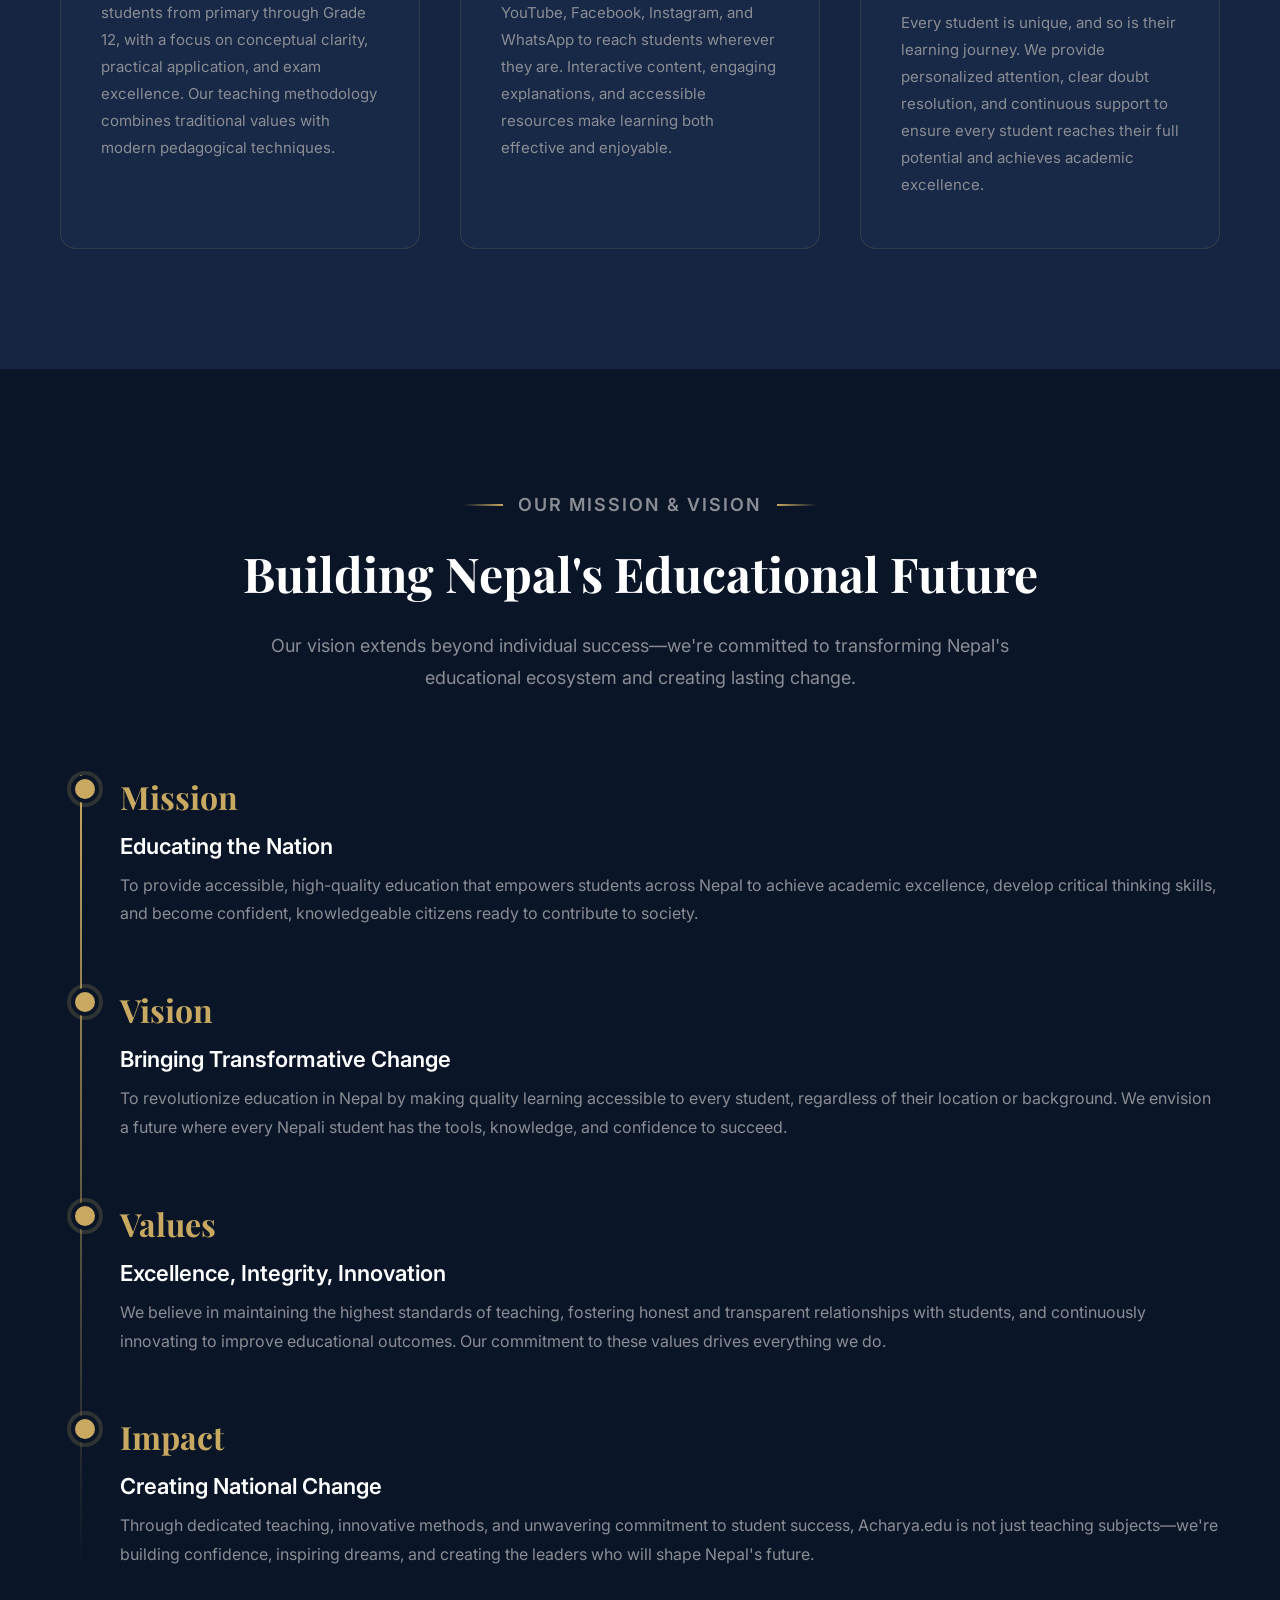
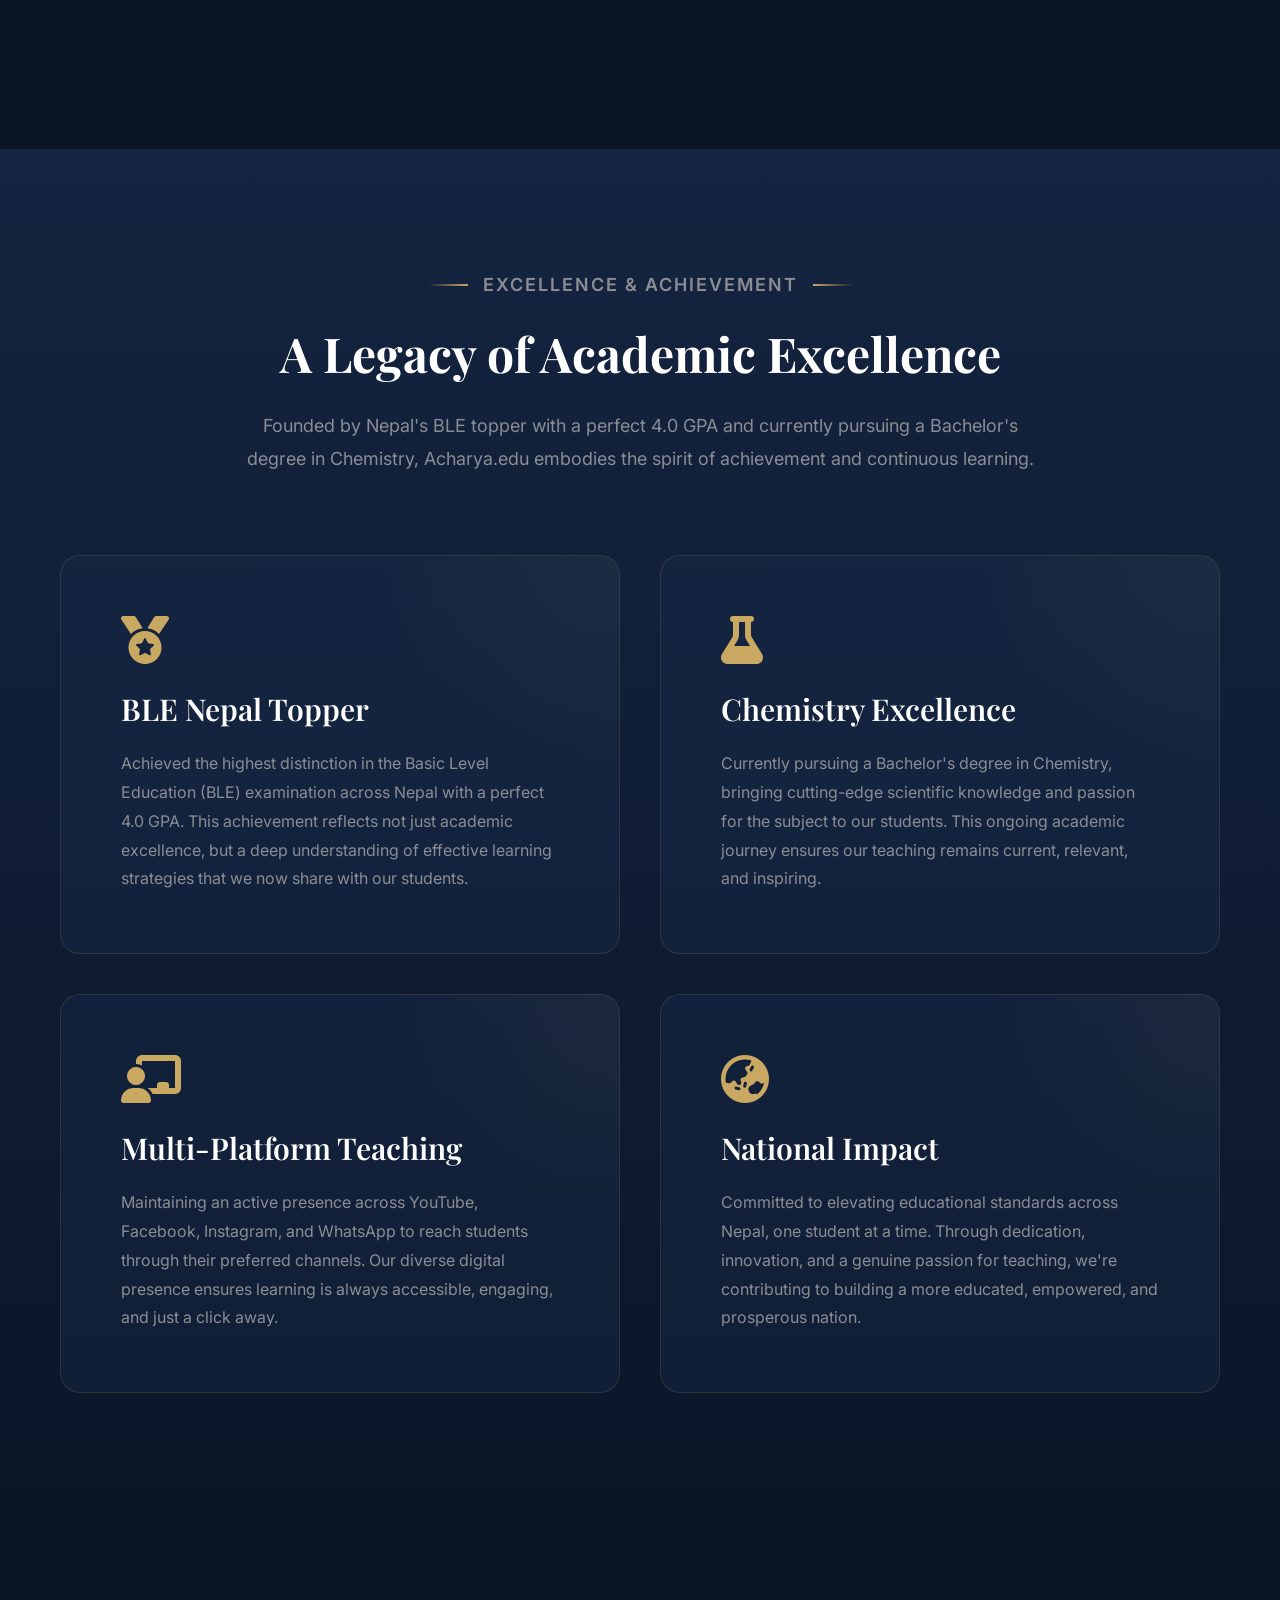
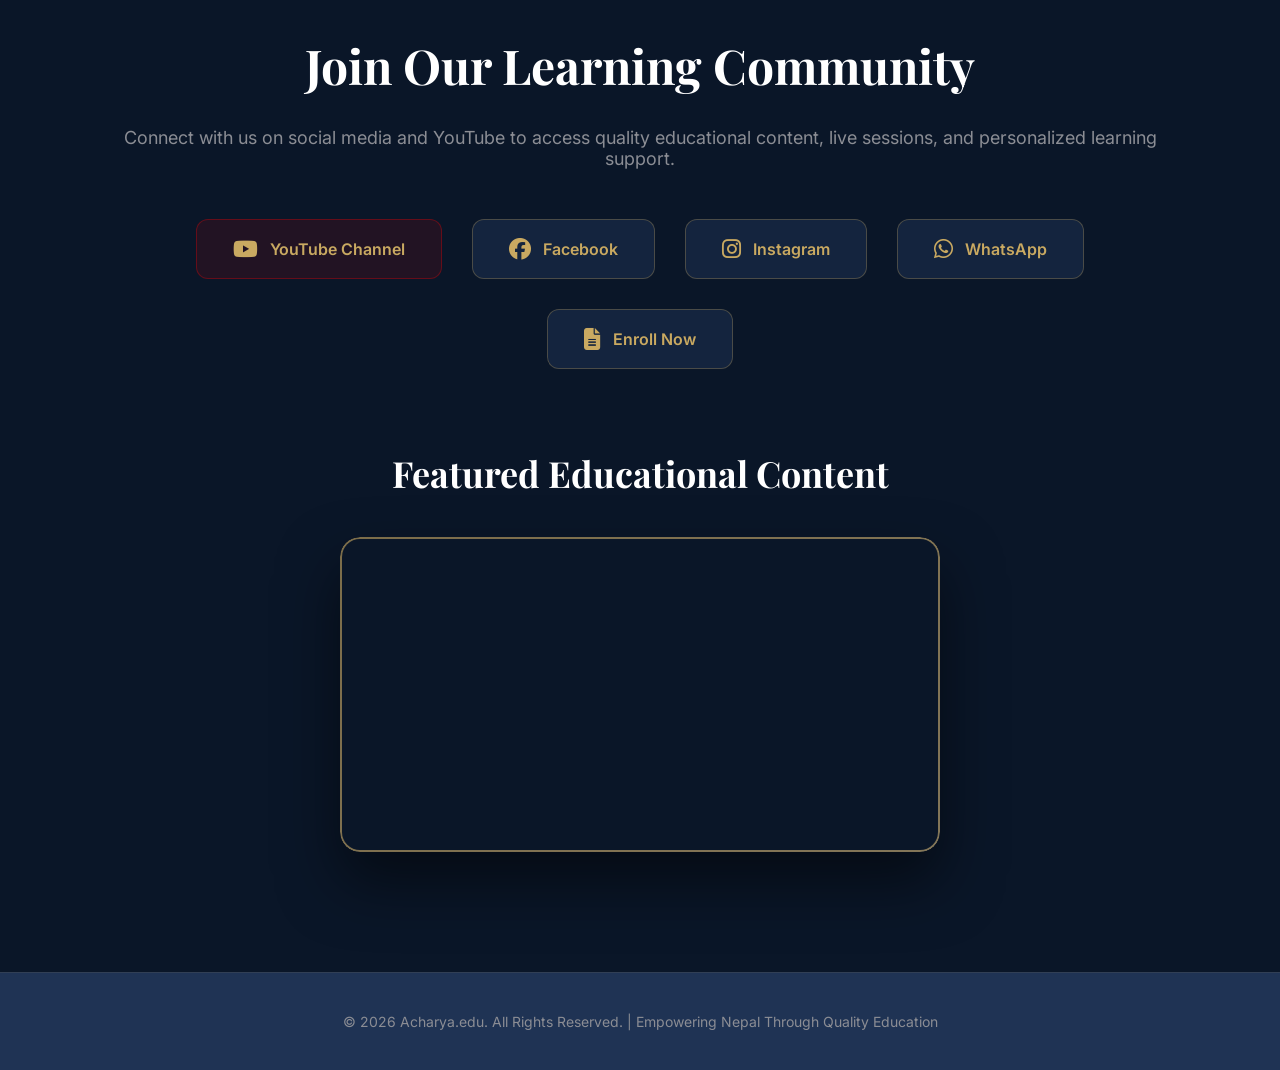
==== commit e93a904f: "Add files via upload" ====
--- a/index.html
+++ b/index.html
@@ -41,7 +41,7 @@
           <a href="#home">Home</a>
           <a href="#about">About</a>
           <a href="#mission">Mission</a>
-          <a href="#achievements">Achievements</a>
+          <a href="pages/enroll-form.html">Enroll</a>
           <a href="#contact" class="cta-btn">Connect</a>
         </div>
         <div class="menu-toggle" onclick="toggleMenu()">
@@ -354,6 +354,13 @@
           <i class="fab fa-whatsapp"></i>
           <span>WhatsApp</span>
         </a>
+        <a
+          href="pages/enroll-form.html"
+          class="social-btn"
+        >
+          <i class="fas fa-file-alt"></i>
+          <span>Enroll Now</span>
+        </a>
       </div>
 
       <div class="video-section">
@@ -389,4 +396,4 @@
 
     <script src="scripts/script.js"></script>
   </body>
-</html>
+</html>
